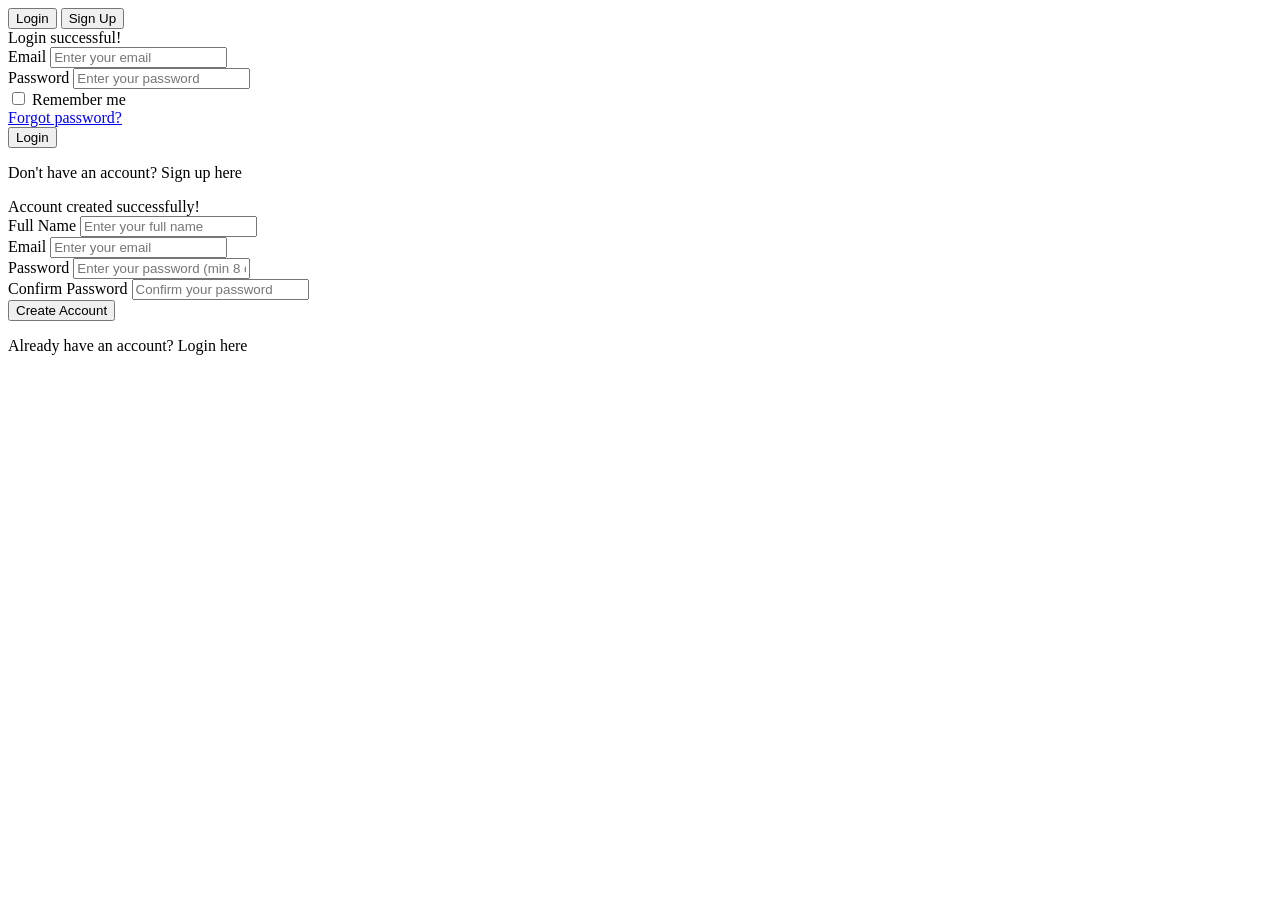
==== html/index.html @ 072acbe9 "first commit" ====
<!DOCTYPE html>
<html lang="en">
<head>
    <meta charset="UTF-8">
    <meta name="viewport" content="width=device-width, initial-scale=1.0">
    <title>Sign In & Login</title>
    <link rel="stylesheet" href="css/styles.css">
</head>
<body>
    <div class="container">
        <div class="form-container">
            <div class="tabs">
                <button class="tab-button active" onclick="switchForm('login')">Login</button>
                <button class="tab-button" onclick="switchForm('signup')">Sign Up</button>
            </div>

            <!-- Login Form -->
            <form class="form-section active" id="login-form" onsubmit="handleLogin(event)">
                <div class="success-message" id="login-success">Login successful!</div>

                <div class="form-group">
                    <label for="login-email">Email</label>
                    <input type="email" id="login-email" name="email" placeholder="Enter your email" required>
                    <div class="error-message"></div>
                </div>

                <div class="form-group">
                    <label for="login-password">Password</label>
                    <input type="password" id="login-password" name="password" placeholder="Enter your password" required>
                    <div class="error-message"></div>
                </div>

                <div class="form-group remember-me">
                    <input type="checkbox" id="remember-me" name="remember">
                    <label for="remember-me">Remember me</label>
                </div>

                <div class="forgot-password">
                    <a href="#" onclick="alert('Password reset functionality coming soon!'); return false;">Forgot password?</a>
                </div>

                <button type="submit" class="submit-button">Login</button>

                <p class="footer-text">
                    Don't have an account? <a onclick="switchForm('signup')">Sign up here</a>
                </p>
            </form>

            <!-- Sign Up Form -->
            <form class="form-section" id="signup-form" onsubmit="handleSignup(event)">
                <div class="success-message" id="signup-success">Account created successfully!</div>

                <div class="form-group">
                    <label for="signup-name">Full Name</label>
                    <input type="text" id="signup-name" name="name" placeholder="Enter your full name" required>
                    <div class="error-message"></div>
                </div>

                <div class="form-group">
                    <label for="signup-email">Email</label>
                    <input type="email" id="signup-email" name="email" placeholder="Enter your email" required>
                    <div class="error-message"></div>
                </div>

                <div class="form-group">
                    <label for="signup-password">Password</label>
                    <input type="password" id="signup-password" name="password" placeholder="Enter your password (min 8 characters)" required>
                    <div class="error-message"></div>
                </div>

                <div class="form-group">
                    <label for="signup-confirm">Confirm Password</label>
                    <input type="password" id="signup-confirm" name="confirm" placeholder="Confirm your password" required>
                    <div class="error-message"></div>
                </div>

                <button type="submit" class="submit-button">Create Account</button>

                <p class="footer-text">
                    Already have an account? <a onclick="switchForm('login')">Login here</a>
                </p>
            </form>
        </div>
    </div>

    <script>
        function switchForm(formType) {
            const loginForm = document.getElementById('login-form');
            const signupForm = document.getElementById('signup-form');
            const tabButtons = document.querySelectorAll('.tab-button');

            // Hide success messages
            document.getElementById('login-success').classList.remove('show');
            document.getElementById('signup-success').classList.remove('show');

            if (formType === 'login') {
                loginForm.classList.add('active');
                signupForm.classList.remove('active');
                tabButtons[0].classList.add('active');
                tabButtons[1].classList.remove('active');
            } else {
                signupForm.classList.add('active');
                loginForm.classList.remove('active');
                tabButtons[1].classList.add('active');
                tabButtons[0].classList.remove('active');
            }

            // Clear form fields and error messages
            clearFormErrors(formType);
        }

        function clearFormErrors(formType) {
            const form = formType === 'login' ? 
                document.getElementById('login-form') : 
                document.getElementById('signup-form');
            
            form.querySelectorAll('input').forEach(input => {
                input.value = '';
                input.classList.remove('error');
            });

            form.querySelectorAll('.error-message').forEach(msg => {
                msg.classList.remove('show');
            });
        }

        function validateEmail(email) {
            const regex = /^[^\s@]+@[^\s@]+\.[^\s@]+$/;
            return regex.test(email);
        }

        function handleLogin(event) {
            event.preventDefault();

            const form = document.getElementById('login-form');
            const email = document.getElementById('login-email');
            const password = document.getElementById('login-password');
            let isValid = true;

            // Clear previous errors
            form.querySelectorAll('.error-message').forEach(msg => {
                msg.classList.remove('show');
            });

            // Validate email
            if (!validateEmail(email.value)) {
                showError(email, 'Please enter a valid email');
                isValid = false;
            }

            // Validate password
            if (password.value.length < 6) {
                showError(password, 'Password must be at least 6 characters');
                isValid = false;
            }

            if (isValid) {
                // Simulate successful login
                document.getElementById('login-success').classList.add('show');
                setTimeout(() => {
                    alert('Login successful! Welcome back.');
                    clearFormErrors('login');
                }, 1000);
            }
        }

        function handleSignup(event) {
            event.preventDefault();

            const form = document.getElementById('signup-form');
            const name = document.getElementById('signup-name');
            const email = document.getElementById('signup-email');
            const password = document.getElementById('signup-password');
            const confirm = document.getElementById('signup-confirm');
            let isValid = true;

            // Clear previous errors
            form.querySelectorAll('.error-message').forEach(msg => {
                msg.classList.remove('show');
            });

            // Validate name
            if (name.value.trim().length < 2) {
                showError(name, 'Name must be at least 2 characters');
                isValid = false;
            }

            // Validate email
            if (!validateEmail(email.value)) {
                showError(email, 'Please enter a valid email');
                isValid = false;
            }

            // Validate password
            if (password.value.length < 8) {
                showError(password, 'Password must be at least 8 characters');
                isValid = false;
            }

            // Validate password match
            if (password.value !== confirm.value) {
                showError(confirm, 'Passwords do not match');
                isValid = false;
            }

            if (isValid) {
                // Simulate successful signup
                document.getElementById('signup-success').classList.add('show');
                setTimeout(() => {
                    alert('Account created successfully! Please log in.');
                    switchForm('login');
                }, 1000);
            }
        }

        function showError(input, message) {
            input.classList.add('error');
            const errorMsg = input.nextElementSibling;
            if (errorMsg && errorMsg.classList.contains('error-message')) {
                errorMsg.textContent = message;
                errorMsg.classList.add('show');
            }
        }
    </script>
</body>
</html>
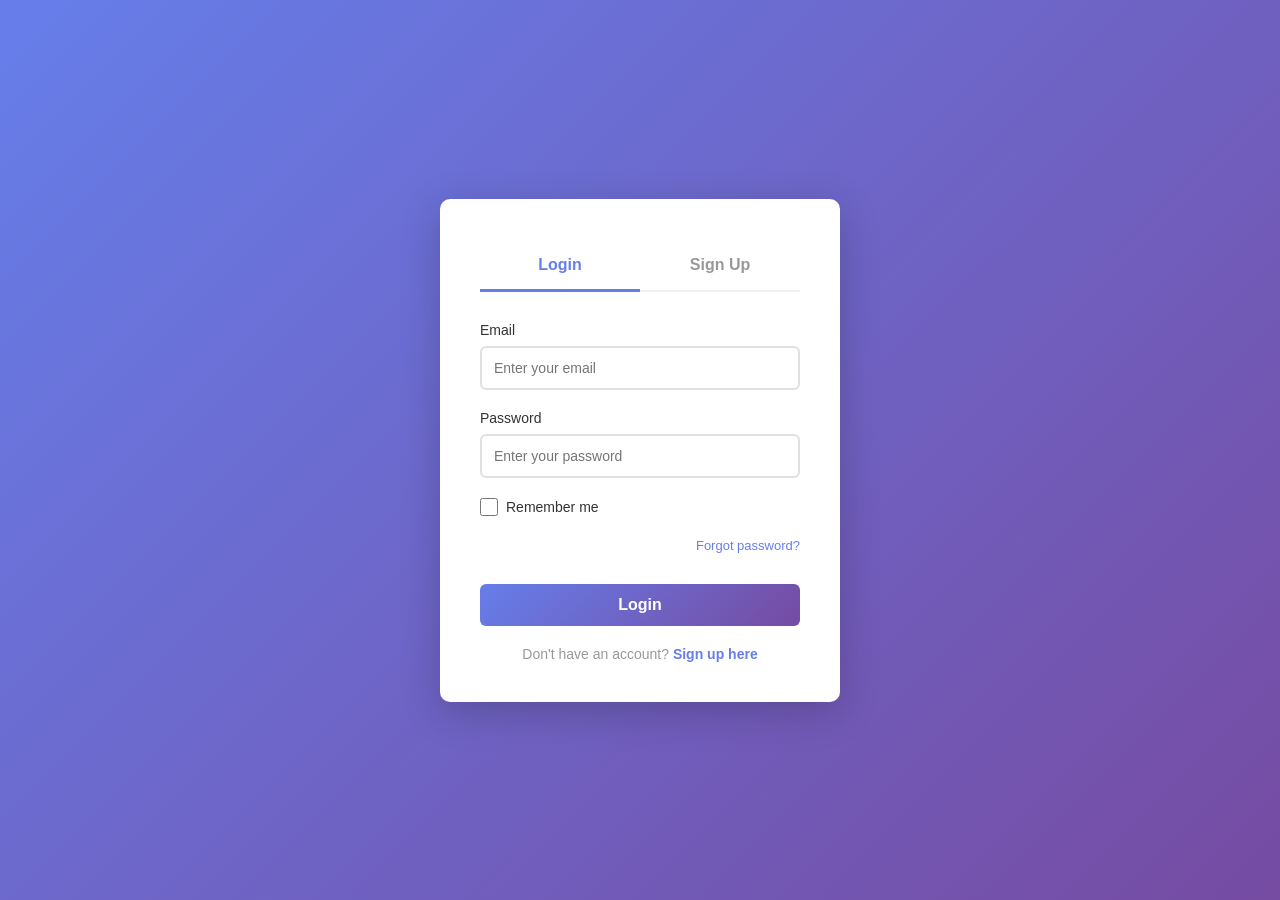
==== commit e4e2ae4d: "Add Esther portfolio page" ====
--- a/html/index.html
+++ b/html/index.html
@@ -4,7 +4,7 @@
     <meta charset="UTF-8">
     <meta name="viewport" content="width=device-width, initial-scale=1.0">
     <title>Sign In & Login</title>
-    <link rel="stylesheet" href="css/styles.css">
+    <link rel="stylesheet" href="index.css">
 </head>
 <body>
     <div class="container">
@@ -17,7 +17,6 @@
             <!-- Login Form -->
             <form class="form-section active" id="login-form" onsubmit="handleLogin(event)">
                 <div class="success-message" id="login-success">Login successful!</div>
-
                 <div class="form-group">
                     <label for="login-email">Email</label>
                     <input type="email" id="login-email" name="email" placeholder="Enter your email" required>
--- a/html/index.css
+++ b/html/index.css
@@ -0,0 +1,215 @@
+* {
+    margin: 0;
+    padding: 0;
+    box-sizing: border-box;
+}
+
+body {
+    font-family: 'Segoe UI', Tahoma, Geneva, Verdana, sans-serif;
+    background: linear-gradient(135deg, #667eea 0%, #764ba2 100%);
+    min-height: 100vh;
+    display: flex;
+    justify-content: center;
+    align-items: center;
+    padding: 20px;
+}
+
+.container {
+    width: 100%;
+    max-width: 400px;
+    background: white;
+    border-radius: 10px;
+    box-shadow: 0 10px 40px rgba(0, 0, 0, 0.2);
+    overflow: hidden;
+}
+
+.form-container {
+    padding: 40px;
+    min-height: 500px;
+    display: flex;
+    flex-direction: column;
+    justify-content: center;
+}
+
+.tabs {
+    display: flex;
+    margin-bottom: 30px;
+    border-bottom: 2px solid #f0f0f0;
+}
+
+.tab-button {
+    flex: 1;
+    padding: 15px;
+    background: none;
+    border: none;
+    font-size: 16px;
+    font-weight: 600;
+    color: #999;
+    cursor: pointer;
+    transition: all 0.3s ease;
+    border-bottom: 3px solid transparent;
+    position: relative;
+    bottom: -2px;
+}
+
+.tab-button.active {
+    color: #667eea;
+    border-bottom-color: #667eea;
+}
+
+.form-group {
+    margin-bottom: 20px;
+}
+
+label {
+    display: block;
+    margin-bottom: 8px;
+    color: #333;
+    font-weight: 500;
+    font-size: 14px;
+}
+
+input {
+    width: 100%;
+    padding: 12px;
+    border: 2px solid #e0e0e0;
+    border-radius: 6px;
+    font-size: 14px;
+    transition: all 0.3s ease;
+    font-family: inherit;
+}
+
+input:focus {
+    outline: none;
+    border-color: #667eea;
+    box-shadow: 0 0 0 3px rgba(102, 126, 234, 0.1);
+}
+
+input.error {
+    border-color: #ff6b6b;
+}
+
+.error-message {
+    color: #ff6b6b;
+    font-size: 12px;
+    margin-top: 5px;
+    display: none;
+}
+
+.error-message.show {
+    display: block;
+}
+
+.form-group.remember-me {
+    display: flex;
+    align-items: center;
+    margin: 20px 0;
+}
+
+input[type="checkbox"] {
+    width: 18px;
+    height: 18px;
+    margin-right: 8px;
+    cursor: pointer;
+}
+
+.remember-me label {
+    margin: 0;
+    font-weight: 400;
+}
+
+.forgot-password {
+    text-align: right;
+    margin-bottom: 20px;
+}
+
+.forgot-password a {
+    color: #667eea;
+    text-decoration: none;
+    font-size: 13px;
+    transition: color 0.3s ease;
+}
+
+.forgot-password a:hover {
+    color: #764ba2;
+}
+
+.form-section {
+    display: none;
+}
+
+.form-section.active {
+    display: block;
+}
+
+.submit-button {
+    width: 100%;
+    padding: 12px;
+    background: linear-gradient(135deg, #667eea 0%, #764ba2 100%);
+    color: white;
+    border: none;
+    border-radius: 6px;
+    font-size: 16px;
+    font-weight: 600;
+    cursor: pointer;
+    transition: all 0.3s ease;
+    margin-top: 10px;
+}
+
+.submit-button:hover {
+    transform: translateY(-2px);
+    box-shadow: 0 5px 20px rgba(102, 126, 234, 0.4);
+}
+
+.submit-button:active {
+    transform: translateY(0);
+}
+
+.footer-text {
+    text-align: center;
+    margin-top: 20px;
+    color: #999;
+    font-size: 14px;
+}
+
+.footer-text a {
+    color: #667eea;
+    text-decoration: none;
+    font-weight: 600;
+    cursor: pointer;
+    transition: color 0.3s ease;
+}
+
+.footer-text a:hover {
+    color: #764ba2;
+}
+
+.success-message {
+    display: none;
+    background: #d4edda;
+    color: #155724;
+    padding: 12px;
+    border-radius: 6px;
+    margin-bottom: 20px;
+    text-align: center;
+    font-size: 14px;
+}
+
+.success-message.show {
+    display: block;
+}
+
+@media (max-width: 480px) {
+    .form-container {
+        padding: 30px 20px;
+    }
+
+    .tabs {
+        margin-bottom: 20px;
+    }
+
+    .tab-button {
+        font-size: 14px;
+        padding: 12px;
+    }
+}
